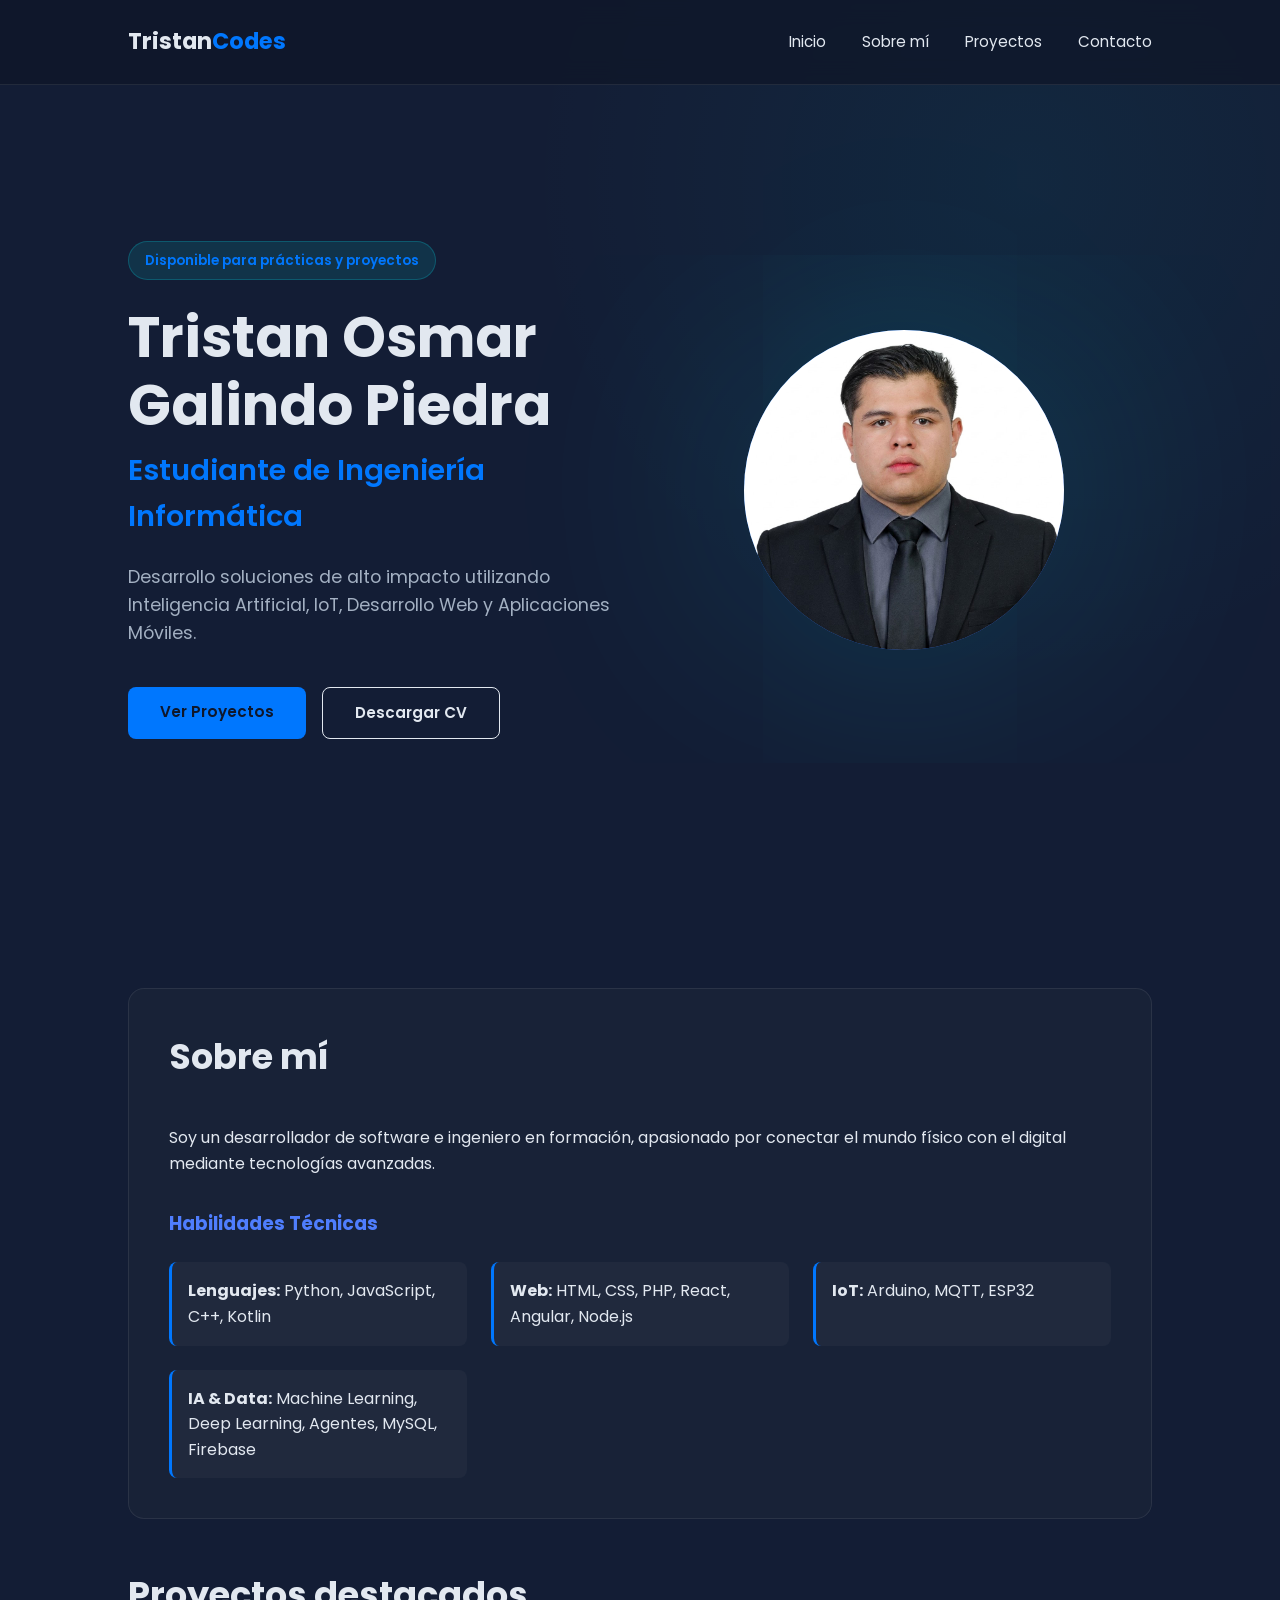
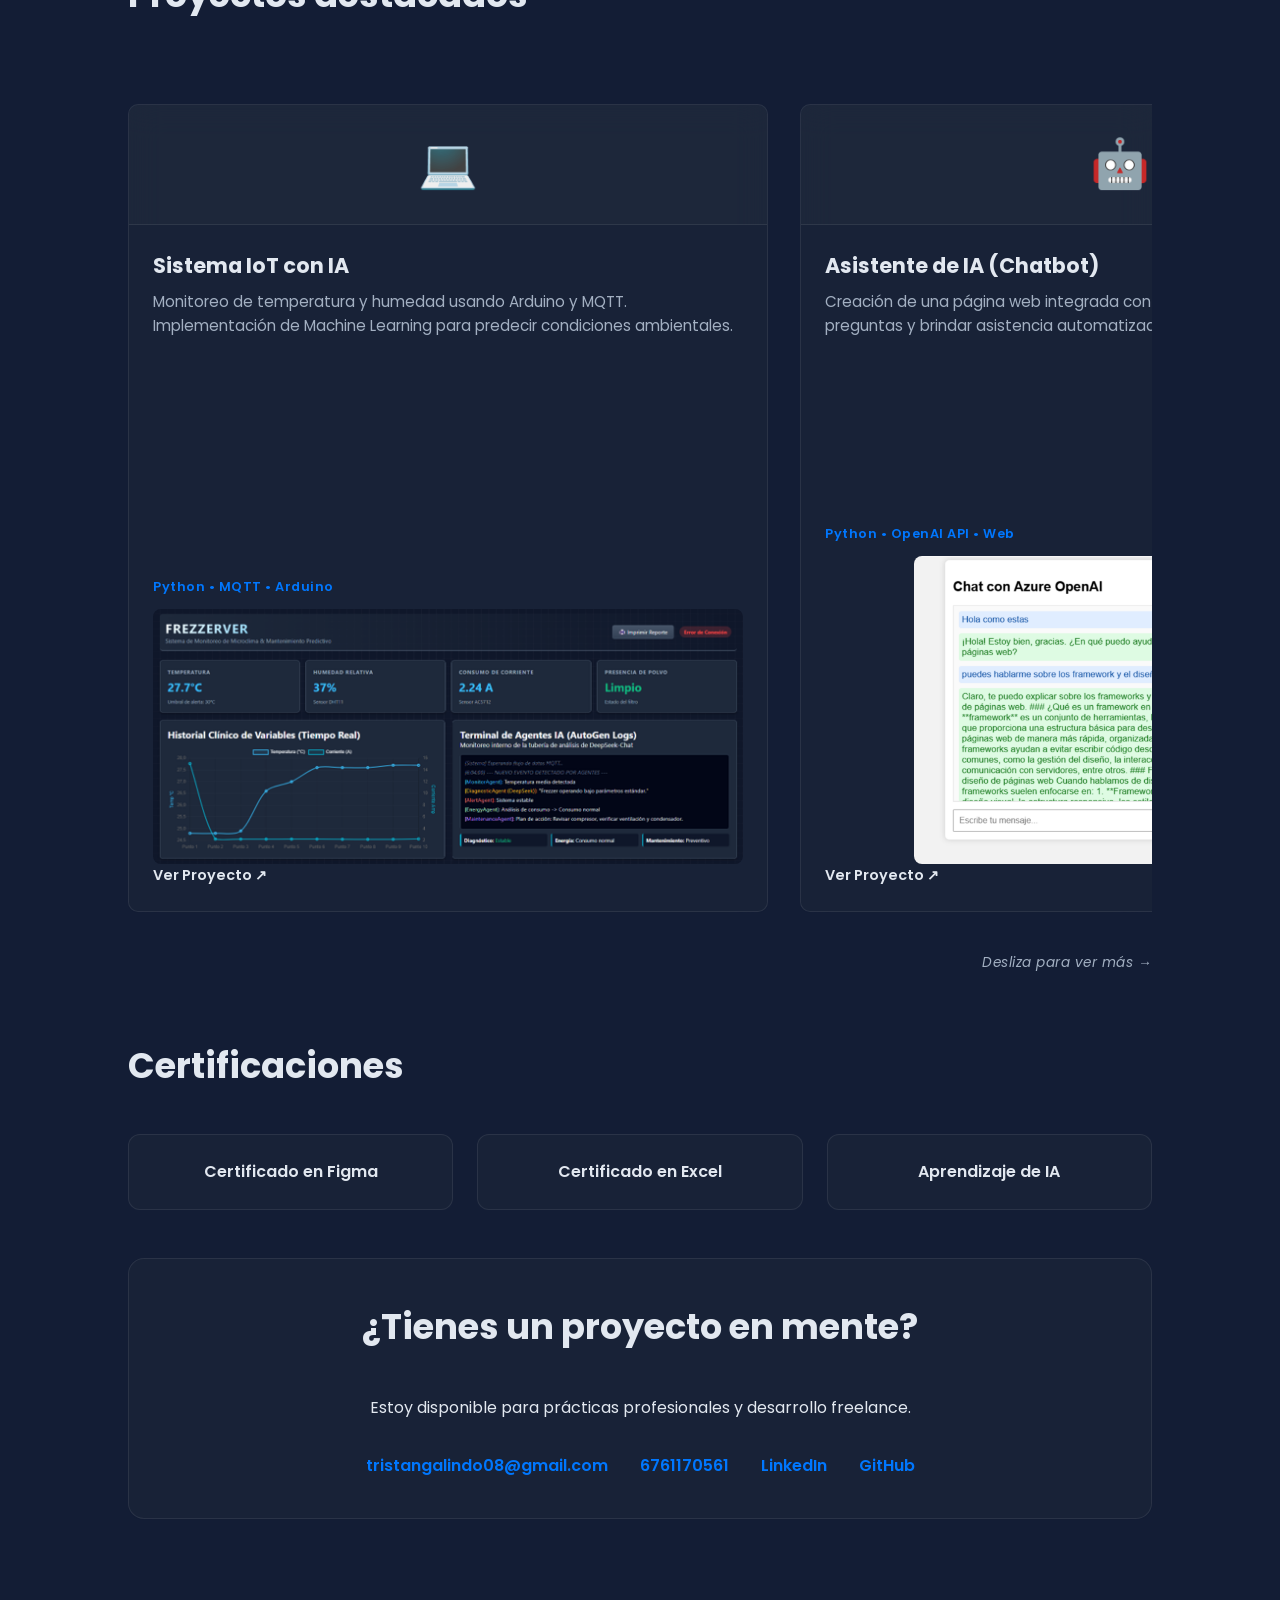
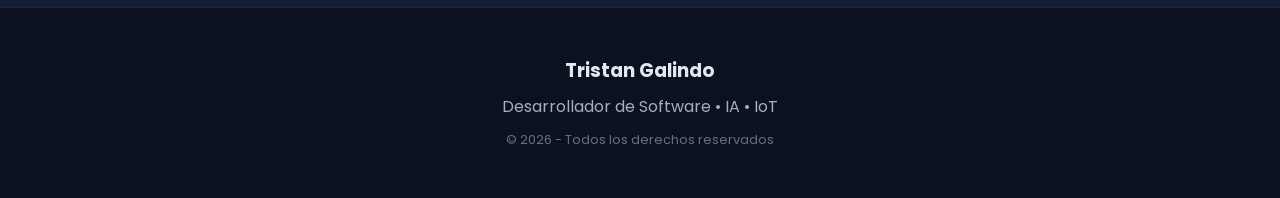
==== Index.html @ 04116cb6 "nuevo implementacion de imagenes" ====
<!DOCTYPE html>
<html lang="es">
<head>
    <meta charset="UTF-8">
    <meta name="viewport" content="width=device-width, initial-scale=1.0">
    <link rel="stylesheet" href="disemo.css">
    <link rel="preconnect" href="https://fonts.googleapis.com">
    <link rel="preconnect" href="https://fonts.gstatic.com" crossorigin>
    <link href="https://fonts.googleapis.com/css2?family=Poppins:wght@300;400;600;700&display=swap" rel="stylesheet">
    <title>Portafolio Tristan</title>
</head>
<body>

    <nav class="navbar">
        <div class="logo">Tristan<span>Codes</span></div>
        <div class="nav-links">
            <a href="#inicio">Inicio</a>
            <a href="#sobre-mi">Sobre mí</a>
            <a href="#proyectos">Proyectos</a>
            <a href="#contacto">Contacto</a>
        </div>
    </nav>

    <header id="inicio" class="hero">
        <div class="hero-container">
            <div class="hero-content">
                <span class="badge">Disponible para prácticas y proyectos</span>
                <h1>Tristan Osmar Galindo Piedra</h1>
                <h2>Estudiante de Ingeniería Informática</h2>
                <p>Desarrollo soluciones de alto impacto utilizando Inteligencia Artificial, IoT, Desarrollo Web y Aplicaciones Móviles.</p>
                <div class="buttons">
                    <a href="#proyectos" class="btn btn-primary">Ver Proyectos</a>
                    <a href="Curriculum Vitae TristanOsmarGalindoPiedra.pdf" class="btn btn-secondary" download>Descargar CV</a>
                </div>
            </div>
            <div class="hero-image-profile">
                <div class="profile-circle">
                    <img src="perfil.jpeg" style="width: 100%; height: 100%; border-radius: 50%;" alt="Foto de perfil">
                </div>
            </div>
        </div>
    </header>

    <main class="main-content">
        
        <section id="sobre-mi" class="about-section">
            <div class="glass-card">
                <h2>Sobre mí</h2>
                <p>Soy un desarrollador de software e ingeniero en formación, apasionado por conectar el mundo físico con el digital mediante tecnologías avanzadas.</p>
                
                <h3 style="margin-top: 2rem; color: var(--color-secundario);">Habilidades Técnicas</h3>
                <div class="skills-grid">
                    <div class="skill-item"><strong>Lenguajes:</strong> Python, JavaScript, C++, Kotlin</div>
                    <div class="skill-item"><strong>Web:</strong> HTML, CSS, PHP, React, Angular, Node.js</div>
                    <div class="skill-item"><strong>IoT:</strong> Arduino, MQTT, ESP32</div>
                    <div class="skill-item"><strong>IA & Data:</strong> Machine Learning, Deep Learning, Agentes, MySQL, Firebase</div>
                </div>
            </div>
        </section>

       <section id="proyectos" class="projects-section">
            <h2>Proyectos destacados</h2>
            
            <div class="carousel-container">
                <div class="projects-carousel">
                    
                    <div class="project-card">
                        <div class="project-img">💻</div>
                        <div class="project-info">
                            <h3>Sistema IoT con IA</h3>
                            <p>Monitoreo de temperatura y humedad usando Arduino y MQTT. Implementación de Machine Learning para predecir condiciones ambientales.</p>
                            <div class="tech">Python • MQTT • Arduino</div>
                            <img src="Pag_Frezzerver.png" alt="Imagen del proyecto IoT" style="width: 100%; margin-top: 10px; border-radius: 8px;">
                            <a href="https://github.com/Tris25Prro/Frezzerver1" class="project-link" target="_blank" rel="noopener noreferrer">Ver Proyecto ↗</a>
                        </div>
                    </div>

                    <div class="project-card">
                        <div class="project-img">🤖</div>
                        <div class="project-info">
                            <h3>Asistente de IA (Chatbot)</h3>
                            <p>Creación de una página web integrada con la API de OpenAI para responder preguntas y brindar asistencia automatizada en tiempo real.</p>
                            <div class="tech">Python • OpenAI API • Web</div>
                            <img src="chatdeIA.png" alt="Imagen del proyecto IA" style="width: 65%; margin-top: 10px; margin-left: 15%; border-radius: 8px;">
                            <a href="https://github.com/Tris25Prro/Chat_IA_TristanGalindo" class="project-link" target="_blank" rel="noopener noreferrer">Ver Proyecto ↗</a>
                        </div>
                    </div>

                    <div class="project-card">
                        <div class="project-img">📱</div>
                        <div class="project-info">
                            <h3>Agenda de Contactos</h3>
                            <p>Aplicación móvil con sistema de autenticación, registro de usuarios y almacenamiento local optimizado mediante SQLite.</p>
                            <div class="tech">Android Studio • Kotlin • SQLite</div>
                            <img src="gestion de contactoa.png" alt="Imagen del proyecto IA" style="width: 35%; margin: 0 auto; border-radius: 8px;">
                            <a href="https://github.com/angeldominguezlopez3-blip/PracticaFinal-Contactos" class="project-link" target="_blank" rel="noopener noreferrer">Ver Proyecto ↗</a>
                        </div>
                    </div>

                    <div class="project-card">
                        <div class="project-img">🎮</div>
                        <div class="project-info">
                            <h3>Arduino Space Shooter</h3>
                            <p>Videojuego desarrollado en Pygame controlado mediante un control físico Arduino a través de comunicación serial interactiva.</p>
                            <div class="tech">Arduino • Python • Pygame</div>
                            <img src="videogame.png" alt="Imagen del proyecto IA" style="width: 100%; margin-top: 10px; border-radius: 8px;">
                            <a href="https://github.com/Tris25Prro/videospace" class="project-link" target="_blank" rel="noopener noreferrer">Ver Proyecto ↗</a>
                        </div>
                    </div>

                </div>
                
                <div class="carousel-indicator">Desliza para ver más →</div>
            </div>
        </section>

        <section class="certificates-section">
            <h2>Certificaciones</h2>
            <div class="certificates-grid">
                <div class="cert-card">Certificado en Figma</div>
                <div class="cert-card">Certificado en Excel</div>
                <div class="cert-card">Aprendizaje de IA</div>
            </div>
        </section>

        <section id="contacto" class="contact-section">
            <div class="glass-card text-center">
                <h2>¿Tienes un proyecto en mente?</h2>
                <p>Estoy disponible para prácticas profesionales y desarrollo freelance.</p>
                <div class="contact-links">
                    <a href="mailto:tristangalindo08@gmail.com">tristangalindo08@gmail.com</a>
                    <a href="tel:6761170561">6761170561</a>
                    <a href="https://www.linkedin.com/in/galindo-piedra-tristan-4494673a3/" target="_blank">LinkedIn</a>
                    <a href="https://github.com/Tris25Prro" target="_blank">GitHub</a>
                </div>
            </div>
        </section>
    </main>

    <footer>
        <h3>Tristan Galindo</h3>
        <p>Desarrollador de Software • IA • IoT</p>
        <p style="font-size: 0.8rem; opacity: 0.6; margin-top: 10px;">&copy; 2026 - Todos los derechos reservados</p>
    </footer>

    <script>
        const carousel = document.querySelector('.projects-carousel');
        let isHovered = false;
        let scrollInterval;

        // Función para avanzar el carrusel
        function startAutoScroll() {
            scrollInterval = setInterval(() => {
                if (!isHovered) {
                    // Si llega al final del scroll, regresa al inicio
                    if (carousel.scrollLeft + carousel.offsetWidth >= carousel.scrollWidth - 10) {
                        carousel.scrollTo({ left: 0, behavior: 'smooth' });
                    } else {
                        // Avanza el ancho de una tarjeta + el gap (aprox 380px)
                        carousel.scrollBy({ left: 385, behavior: 'smooth' });
                    }
                }
            }, 3000); // Cambia cada 3000 milisegundos (3 segundos)
        }

        // Detener el avance automático si el usuario pasa el mouse por encima o toca la pantalla
        carousel.addEventListener('mouseenter', () => isHovered = true);
        carousel.addEventListener('mouseleave', () => isHovered = false);
        carousel.addEventListener('touchstart', () => isHovered = true);
        carousel.addEventListener('touchend', () => {
            // Espera un momento después de que dejen de tocar para reanudar
            setTimeout(() => isHovered = false, 2000);
        });

        // Iniciar el carrusel
        startAutoScroll();
    </script>
</body>
</html>
---- disemo.css ----
/* --- VARIABLES Y CONFIGURACIÓN GLOBAL --- */
:root {
    --color-background: #131d35;
    --color-surface-glass: rgba(30, 41, 59, 0.5);
    --color-border-glass: rgba(255, 255, 255, 0.08);
    --color-primario: #0077fe; /* Cian brillante */
    --color-secundario: #4f7efe; /* Azul moderno */
    --color-texto: #e2e8f0;
    --color-texto-muted: #a3b0c2;
    --font-default: 'Poppins', sans-serif;
}

* {
    margin: 0;
    padding: 0;
    box-sizing: border-box;
}

html {
    scroll-behavior: smooth; /* Scroll Suave pedido */
}

body {
    background-color: var(--color-background);
    color: var(--color-texto);
    font-family: var(--font-default);
    line-height: 1.6;
    overflow-x: hidden;
}

/* --- NAVEGACIÓN --- */
.navbar {
    display: flex;
    justify-content: space-between;
    align-items: center;
    padding: 1.5rem 10%;
    position: fixed;
    width: 100%;
    top: 0;
    z-index: 100;
    background: rgba(15, 23, 42, 0.8);
    backdrop-filter: blur(12px);
    border-bottom: 1px solid var(--color-border-glass);
}

.navbar .logo {
    font-size: 1.4rem;
    font-weight: 700;
}

.navbar .logo span {
    color: var(--color-primario);
}

.navbar .nav-links a {
    color: var(--color-texto);
    text-decoration: none;
    margin-left: 2rem;
    font-size: 0.95rem;
    transition: color 0.3s;
}

.navbar .nav-links a:hover {
    color: var(--color-primario);
}

/* --- HERO SECTION --- */
.hero {
    min-height: 100vh;
    display: flex;
    align-items: center;
    padding: 0 10%;
    padding-top: 80px;
    background: radial-gradient(circle at 80% 20%, rgba(0, 242, 254, 0.05), transparent 40%);
}

.hero-container {
    display: grid;
    grid-template-columns: 1fr 1fr;
    gap: 2rem;
    align-items: center;
    width: 100%;
}

.hero-content h1 {
    font-size: 3.5rem;
    font-weight: 700;
    line-height: 1.2;
    margin-bottom: 0.5rem;
}

.hero-content h2 {
    font-size: 1.8rem;
    color: var(--color-primario);
    font-weight: 600;
    margin-bottom: 1.5rem;
}

.hero-content p {
    color: var(--color-texto-muted);
    font-size: 1.1rem;
    margin-bottom: 2.5rem;
    max-width: 500px;
}

.badge {
    background: rgba(0, 242, 254, 0.1);
    color: var(--color-primario);
    padding: 0.5rem 1rem;
    border-radius: 50px;
    font-size: 0.85rem;
    font-weight: 600;
    display: inline-block;
    margin-bottom: 1.5rem;
    border: 1px solid rgba(0, 242, 254, 0.2);
}

/* Botones */
.buttons {
    display: flex;
    gap: 1rem;
}

.btn {
    padding: 0.8rem 2rem;
    border-radius: 8px;
    text-decoration: none;
    font-weight: 600;
    font-size: 0.95rem;
    transition: all 0.3s ease;
}

.btn-primary {
    background: var(--color-primario);
    color: #0f172a;
}

.btn-primary:hover {
    transform: translateY(-3px);
    box-shadow: 0 10px 20px rgba(0, 242, 254, 0.3);
}

.btn-secondary {
    border: 1px solid var(--color-texto);
    color: var(--color-texto);
}

.btn-secondary:hover {
    background: rgba(255, 255, 255, 0.1);
    transform: translateY(-3px);
}

/* Círculo estético derecho */
.hero-image-profile {
    display: flex;
    justify-content: center;
    align-items: center;
}

.profile-circle {
    width: 320px;
    height: 320px;
    border-radius: 50%;
    background: linear-gradient(135deg, var(--color-primario), var(--color-secundario));
    position: relative;
    box-shadow: 0 0 780px rgba(0, 242, 254, 0.2);
    animation: floating 6s ease-in-out infinite;
}

/* --- EFECTO GLASSMORPHISM GENERAL --- */
.glass-card {
    background: var(--color-surface-glass);
    backdrop-filter: blur(12px);
    -webkit-backdrop-filter: blur(12px);
    border: 1px solid var(--color-border-glass);
    border-radius: 16px;
    padding: 2.5rem;
}

/* --- CONTENIDO PRINCIPAL --- */
.main-content {
    padding: 4rem 10%;
}

section {
    padding: 1.5rem 0;
}

section h2 {
    font-size: 2.2rem;
    margin-bottom: 2.5rem;
    position: relative;
}

/* Habilidades Grid */
.skills-grid {
    display: grid;
    grid-template-columns: repeat(auto-fit, minmax(250px, 1fr));
    gap: 1.5rem;
    margin-top: 1.5rem;
}

.skill-item {
    background: rgba(255, 255, 255, 0.03);
    padding: 1rem;
    border-radius: 8px;
    border-left: 3px solid var(--color-primario);
}

/* --- SECCIÓN PROYECTOS (TARJETAS GLASS) --- */
/* --- NUEVA SECCIÓN DE PROYECTOS (CARRUSEL CSS) --- */
.carousel-container {
    position: relative;
    width: 100%;
    padding: 1rem 0;
}


.projects-carousel {
    display: flex;
    gap: 2rem;
    overflow-x: auto; /* Permite el deslizamiento horizontal */
    scroll-behavior: smooth;
    padding: 1.5rem 0.5rem;
    scroll-snap-type: x mandatory;    /* Propiedades de scroll-snap para un deslizamiento fluido y magnético */
    scrollbar-width: thin; /* Barra de scroll sutil en Firefox */
    scrollbar-color: var(--color-primario) transparent;
}

/* Ocultar barra de scroll aburrida en Chrome, Safari y Edge para mantener la estética limpia */
.projects-carousel::-webkit-scrollbar {
    height: 6px;
}
.projects-carousel::-webkit-scrollbar-track {
    background: transparent;
}
.projects-carousel::-webkit-scrollbar-thumb {
    background: rgba(0, 242, 254, 0.2);
    border-radius: 10px;
}
.projects-carousel::-webkit-scrollbar-thumb:hover {
    background: var(--color-primario);
}

.project-card {
    flex: 0 0 640px; /* Evita que las tarjetas se encojan; cada una medirá 350px */
    scroll-snap-align: start; /* Engancha la tarjeta al inicio al deslizar */
    background: var(--color-surface-glass);
    backdrop-filter: blur(16px);
    -webkit-backdrop-filter: blur(16px);
    border: 1px solid var(--color-border-glass);
    border-radius: 10px;
    overflow: hidden;
    display: flex;
    flex-direction: column;
    transition: all 0.4s cubic-bezier(0.16, 1, 0.3, 1);
}

.project-img {
    height: 120px;
    background: rgba(255, 255, 255, 0.02);
    display: flex;
    align-items: center;
    justify-content: center;
    font-size: 3rem;
    border-bottom: 1px solid var(--color-border-glass);
}

.project-info {
    padding: 1.5rem;
    display: flex;
    flex-direction: column;
    flex-grow: 1;
}

.project-info h3 {
    font-size: 1.3rem;
    margin-bottom: 0.5rem;
}

.project-info p {
    color: var(--color-texto-muted);
    font-size: 0.95rem;
    margin-bottom: 1.5rem;
    flex-grow: 1;
}

.tech {
    font-size: 0.8rem;
    color: var(--color-primario);
    font-weight: 600;
    margin-bottom: 1rem;
    letter-spacing: 0.5px;
}

.project-link {
    color: var(--color-texto);
    text-decoration: none;
    font-size: 0.9rem;
    font-weight: 600;
    transition: color 0.2s;
    align-self: flex-start;
}

/* Efecto Hover */
.project-card:hover {
    transform: translateY(-8px);
    border-color: rgba(0, 242, 254, 0.4);
    box-shadow: 0 15px 30px rgba(0, 0, 0, 0.4), 0 0 20px rgba(0, 242, 254, 0.1);
}

.project-card:hover .project-link {
    color: var(--color-primario);
}

/* Indicador de Deslizamiento */
.carousel-indicator {
    text-align: right;
    font-size: 0.85rem;
    color: var(--color-texto-muted);
    margin-top: 1rem;
    font-style: italic;
    letter-spacing: 0.5px;
    animation: pulse 2s infinite;
}

@keyframes pulse {
    0%, 100% { opacity: 0.5; }
    50% { opacity: 1; }
}

/* --- AJUSTE RESPONSIVE (MÓVILES) --- */
@media (max-width: 768px) {
    .project-card {
        flex: 0 0 85vw; /* En celulares, la tarjeta ocupa casi todo el ancho de la pantalla */
    }
    .carousel-indicator {
        text-align: center;
    }
}

.project-img {
    height: 120px;
    background: rgba(255, 255, 255, 0.02);
    display: flex;
    align-items: center;
    justify-content: center;
    font-size: 3rem;
    border-bottom: 1px solid var(--color-border-glass);
}

.project-info {
    padding: 1.5rem;
    display: flex;
    flex-direction: column;
    flex-grow: 1;
}

.project-info h3 {
    font-size: 1.3rem;
    margin-bottom: 0.5rem;
}

.project-info p {
    color: var(--color-texto-muted);
    font-size: 0.95rem;
    margin-bottom: 1.5rem;
    flex-grow: 1;
}

.tech {
    font-size: 0.8rem;
    color: var(--color-primario);
    font-weight: 600;
    margin-bottom: 0.1rem;
    letter-spacing: 0.5px;
}

.project-link {
    color: var(--color-texto);
    text-decoration: none;
    font-size: 0.9rem;
    font-weight: 600;
    transition: color 0.2s;
    align-self: flex-start;
}

/* Efecto Hover en proyectos pedido */
.project-card:hover {
    transform: translateY(-8px);
    border-color: rgba(0, 242, 254, 0.3);
    box-shadow: 0 15px 30px rgba(0, 0, 0, 0.3), 0 0 20px rgba(0, 242, 254, 0.05);
}

.project-card:hover .project-link {
    color: var(--color-primario);
}

/* --- CERTIFICADOS --- */
.certificates-grid {
    display: grid;
    grid-template-columns: repeat(auto-fit, minmax(200px, 1fr));
    gap: 1.5rem;
}

.cert-card {
    background: var(--color-surface-glass);
    border: 1px solid var(--color-border-glass);
    padding: 1.5rem;
    border-radius: 12px;
    text-align: center;
    font-weight: 600;
}

/* --- CONTACTO --- */
.contact-section .contact-links {
    display: flex;
    justify-content: center;
    gap: 2rem;
    margin-top: 2rem;
    flex-wrap: wrap;
}

.contact-section a {
    color: var(--color-primario);
    text-decoration: none;
    font-weight: 600;
    transition: opacity 0.2s;
}

.contact-section a:hover {
    text-decoration: underline;
}

.text-center { text-align: center; }

/* --- FOOTER --- */
footer {
    border-top: 1px solid var(--color-border-glass);
    padding: 3rem 10%;
    text-align: center;
    background: #0b111e;
    color: var(--color-texto-muted);
}

footer h3 {
    color: var(--color-texto);
    margin-bottom: 0.5rem;
}

/* --- ANIMACIÓN FLOTANTE (HERO) --- */
@keyframes floating {
    0% { transform: translateY(0px); }
    50% { transform: translateY(-15px); }
    100% { transform: translateY(0px); }
}

/* --- RESPONSIVE PARA CELULAR --- */
@media (max-width: 768px) {
    .navbar {
        padding: 1rem 5%;
    }
    .navbar .nav-links {
        display: none; /* Simplificado para móviles */
    }
    .hero {
        padding: 0 5%;
        padding-top: 100px;
    }
    .hero-container {
        grid-template-columns: 1fr;
        text-align: center;
    }
    .hero-content h1 {
        font-size: 2.5rem;
    }
    .hero-content p {
        margin: 0 auto 2rem auto;
    }
    .buttons {
        justify-content: center;
    }
    .profile-circle {
        width: 200px;
        height: 200px;
        margin-top: 2rem;
    }
    .main-content {
        padding: 2rem 5%;
    }
    section {
        padding: 3rem 0;
    }
}
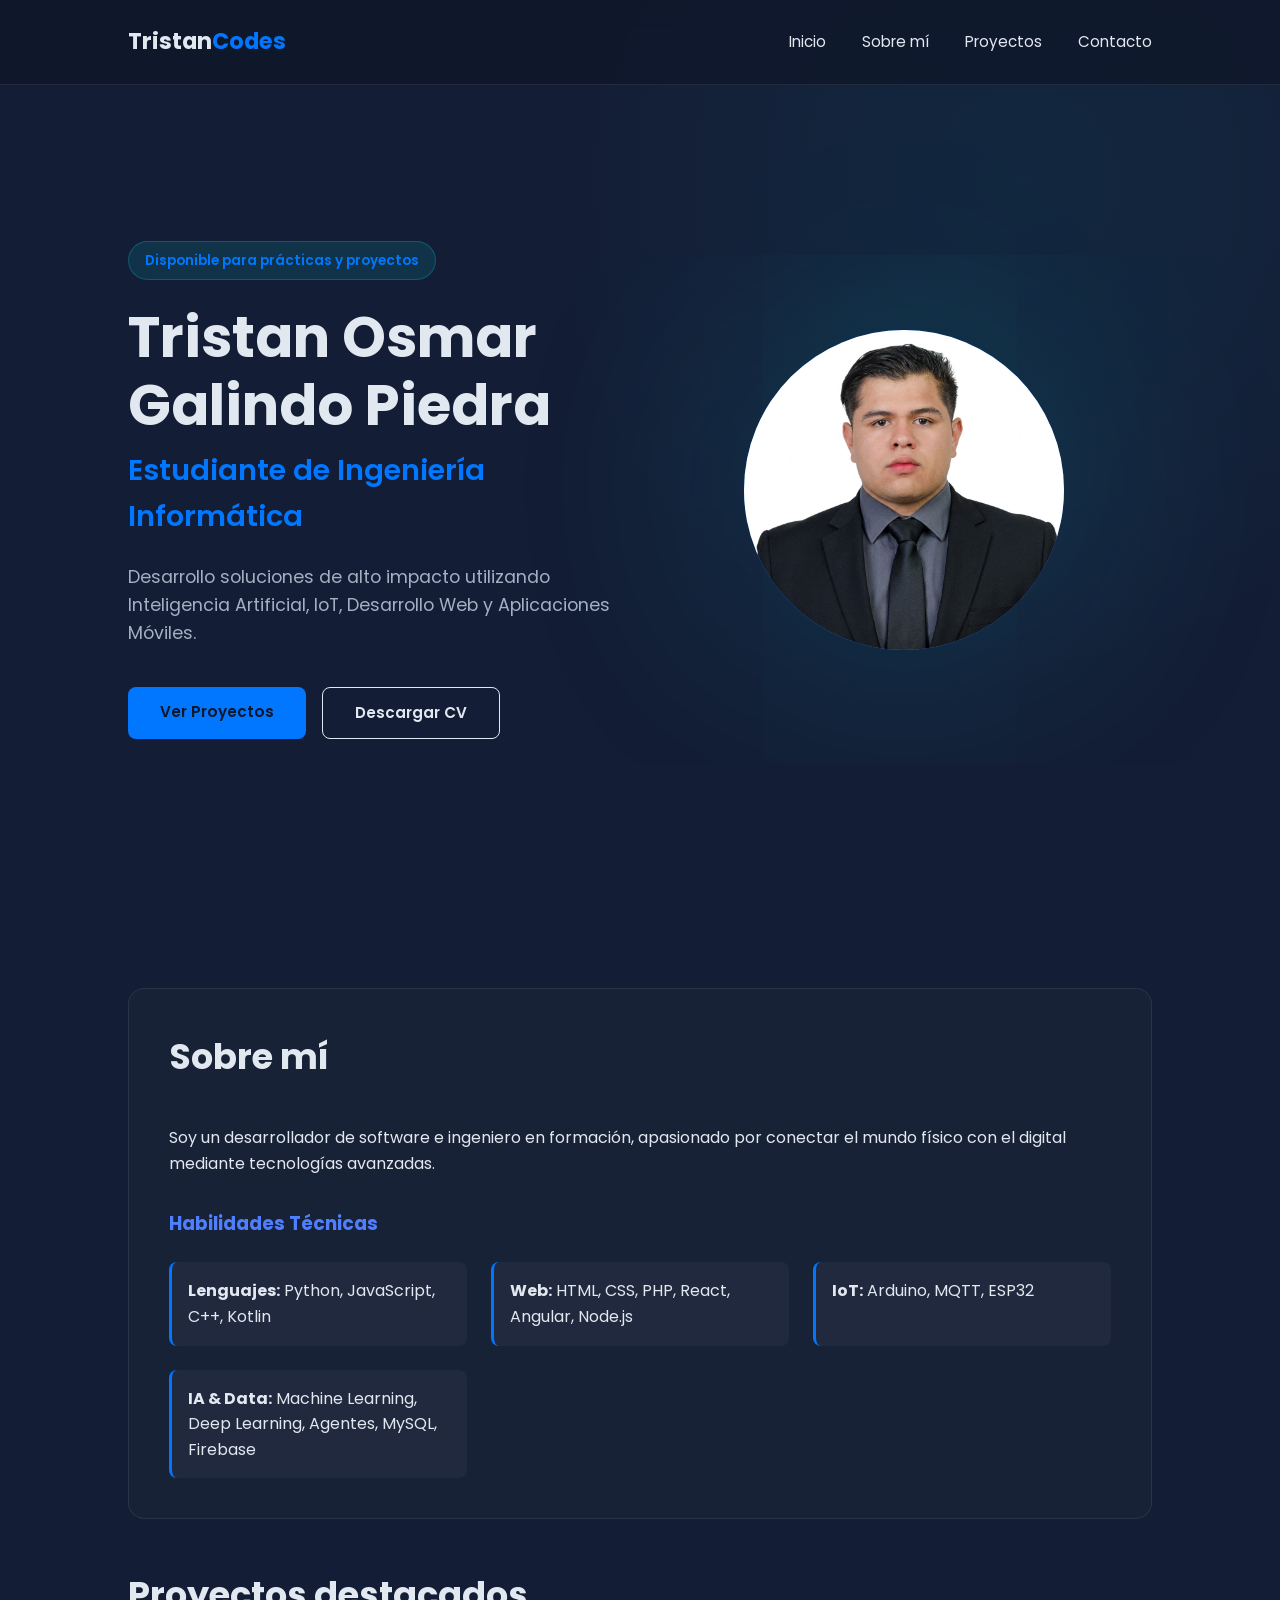
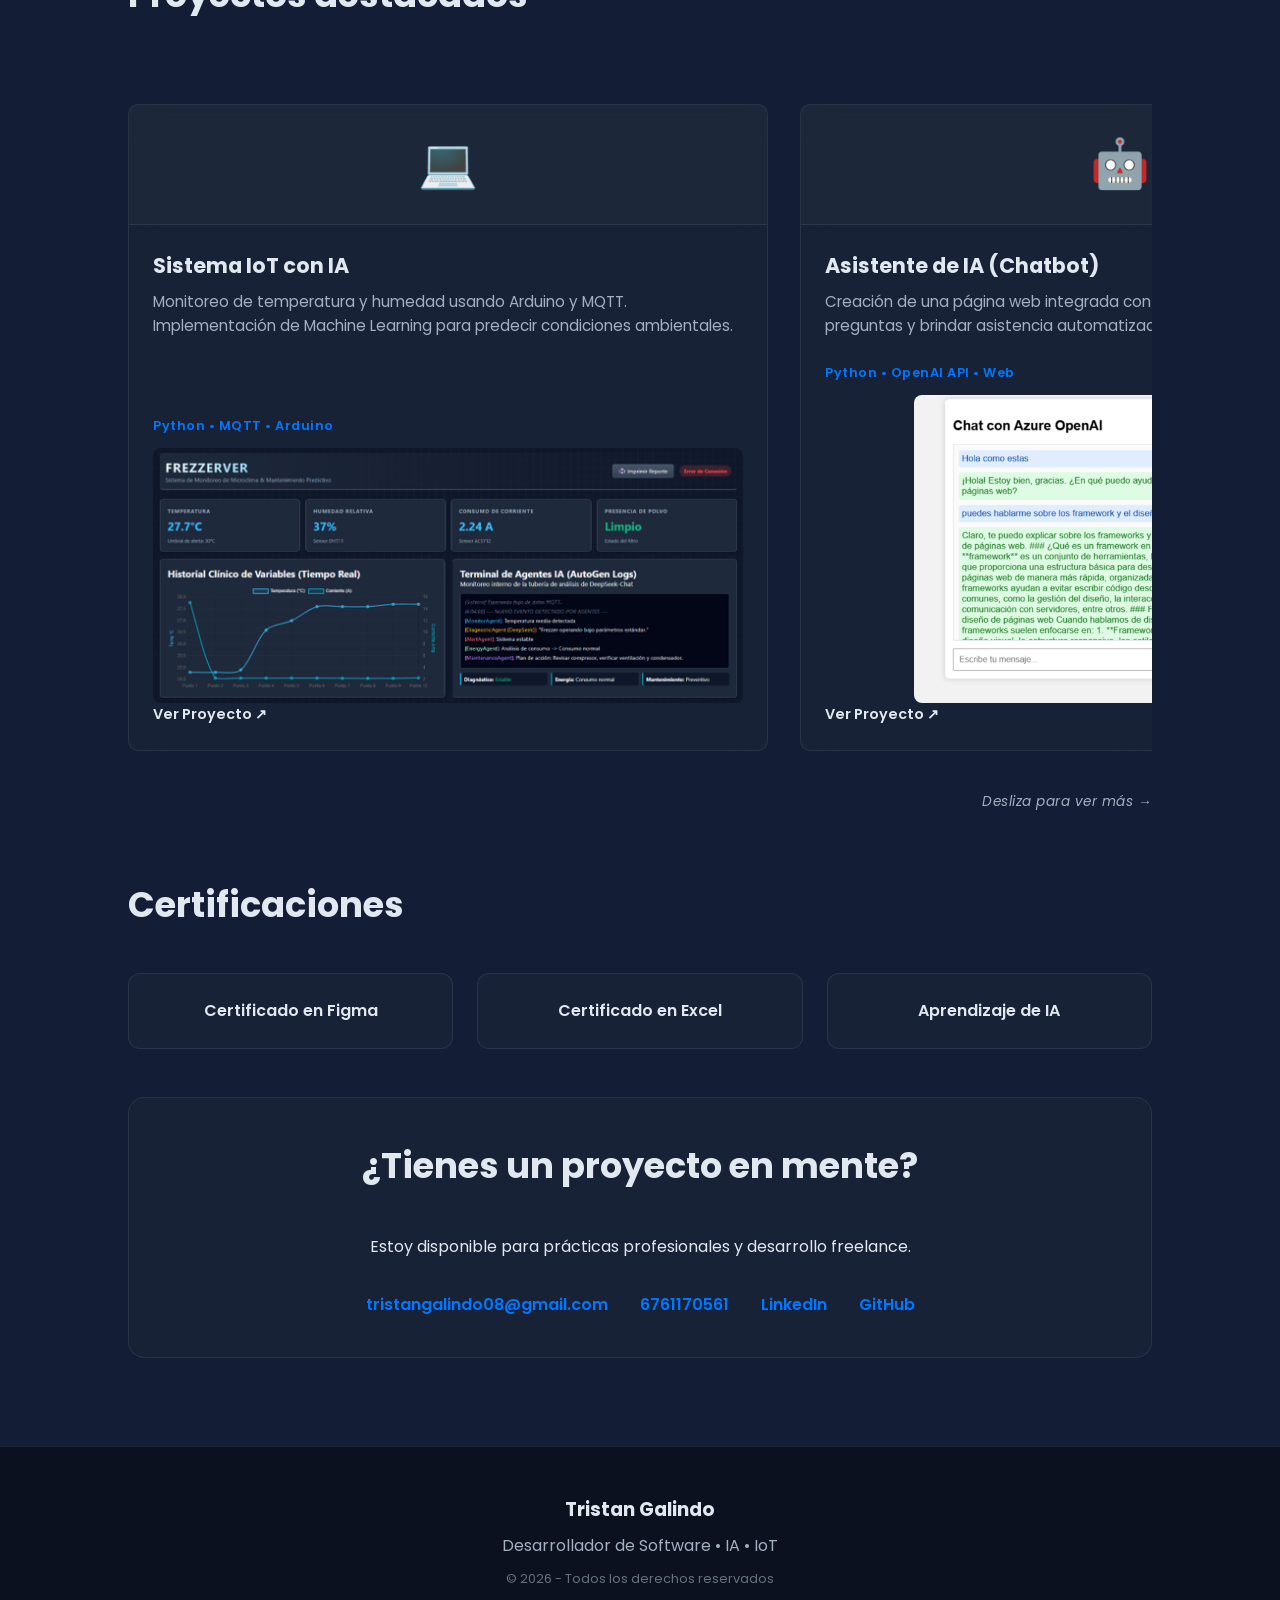
==== commit 74a46430: "mejora de imagenes" ====
--- a/Index.html
+++ b/Index.html
@@ -103,7 +103,7 @@
                             <h3>Arduino Space Shooter</h3>
                             <p>Videojuego desarrollado en Pygame controlado mediante un control físico Arduino a través de comunicación serial interactiva.</p>
                             <div class="tech">Arduino • Python • Pygame</div>
-                            <img src="videogame.png" alt="Imagen del proyecto IA" style="width: 100%; margin-top: 10px; border-radius: 8px;">
+                            <img src="videogame.png" alt="Imagen del proyecto IA" style="width: 60%; margin: 0 auto; border-radius: 8px;">
                             <a href="https://github.com/Tris25Prro/videospace" class="project-link" target="_blank" rel="noopener noreferrer">Ver Proyecto ↗</a>
                         </div>
                     </div>
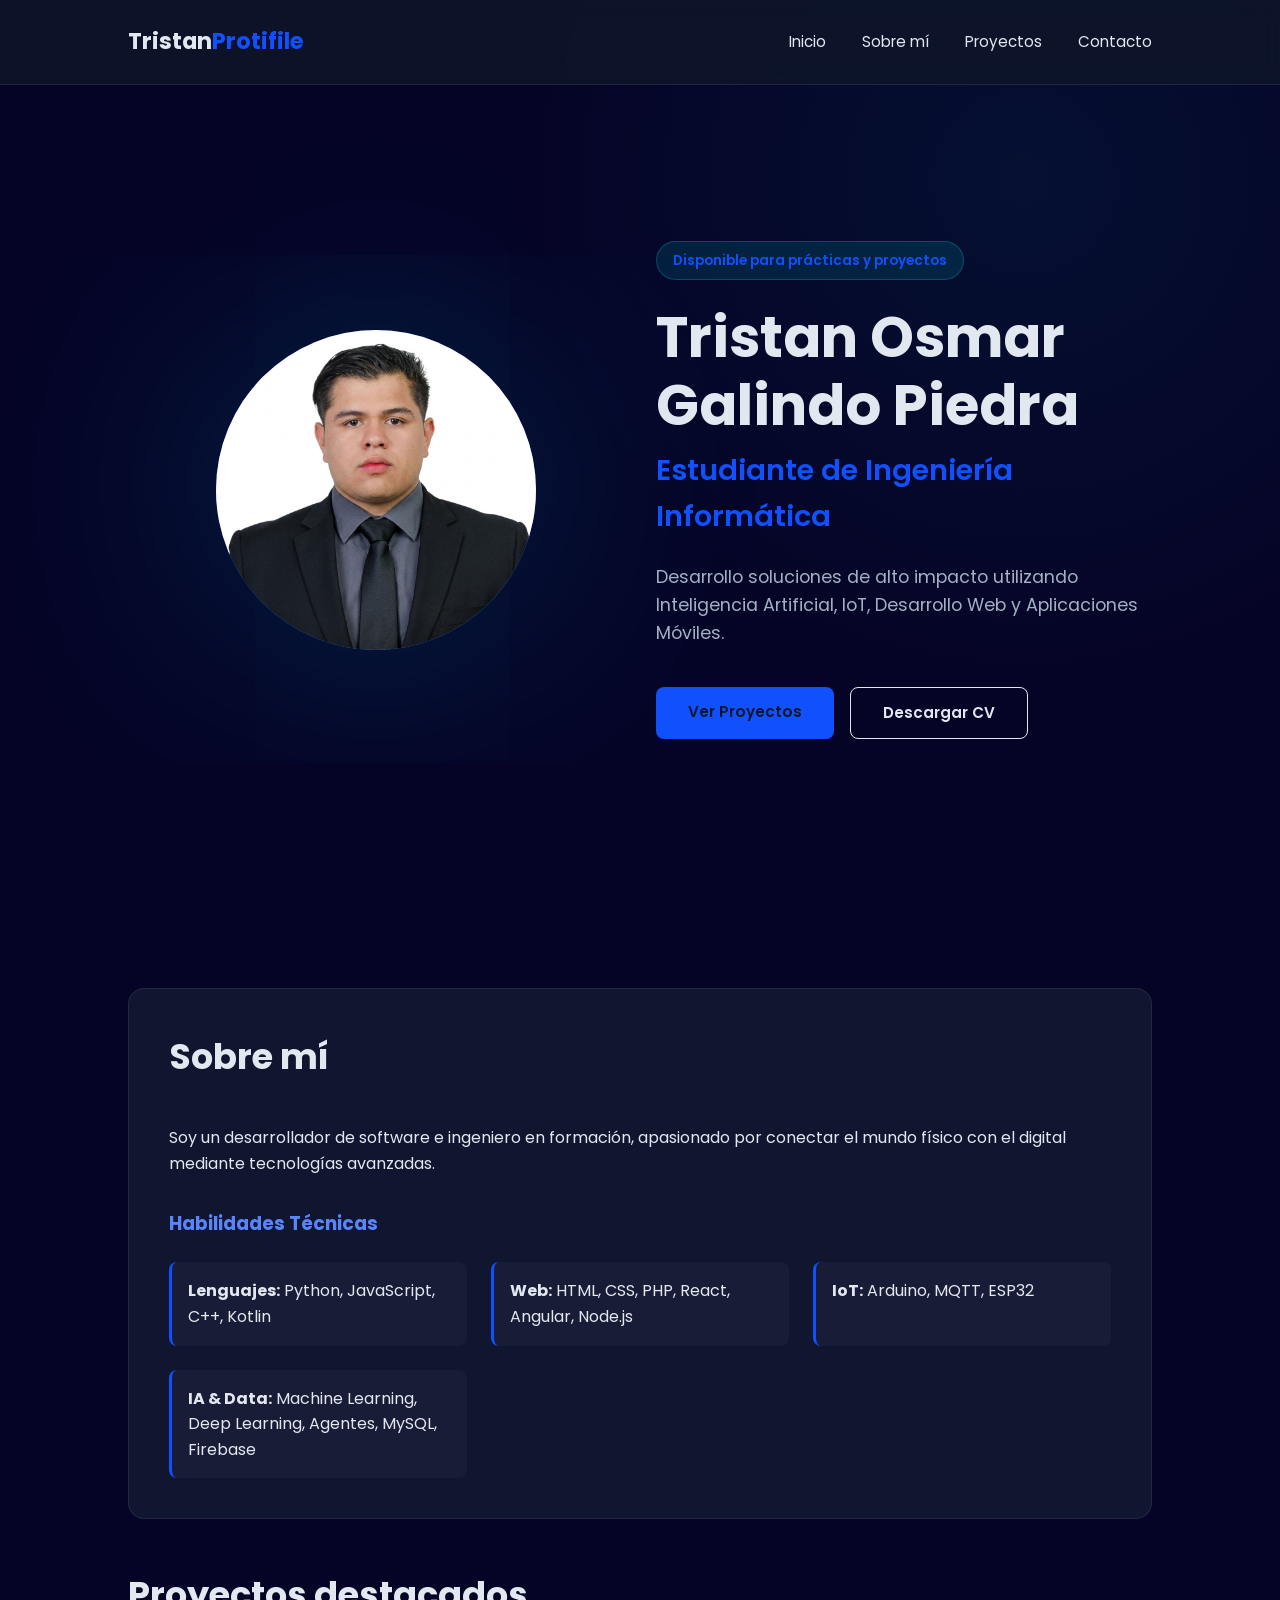
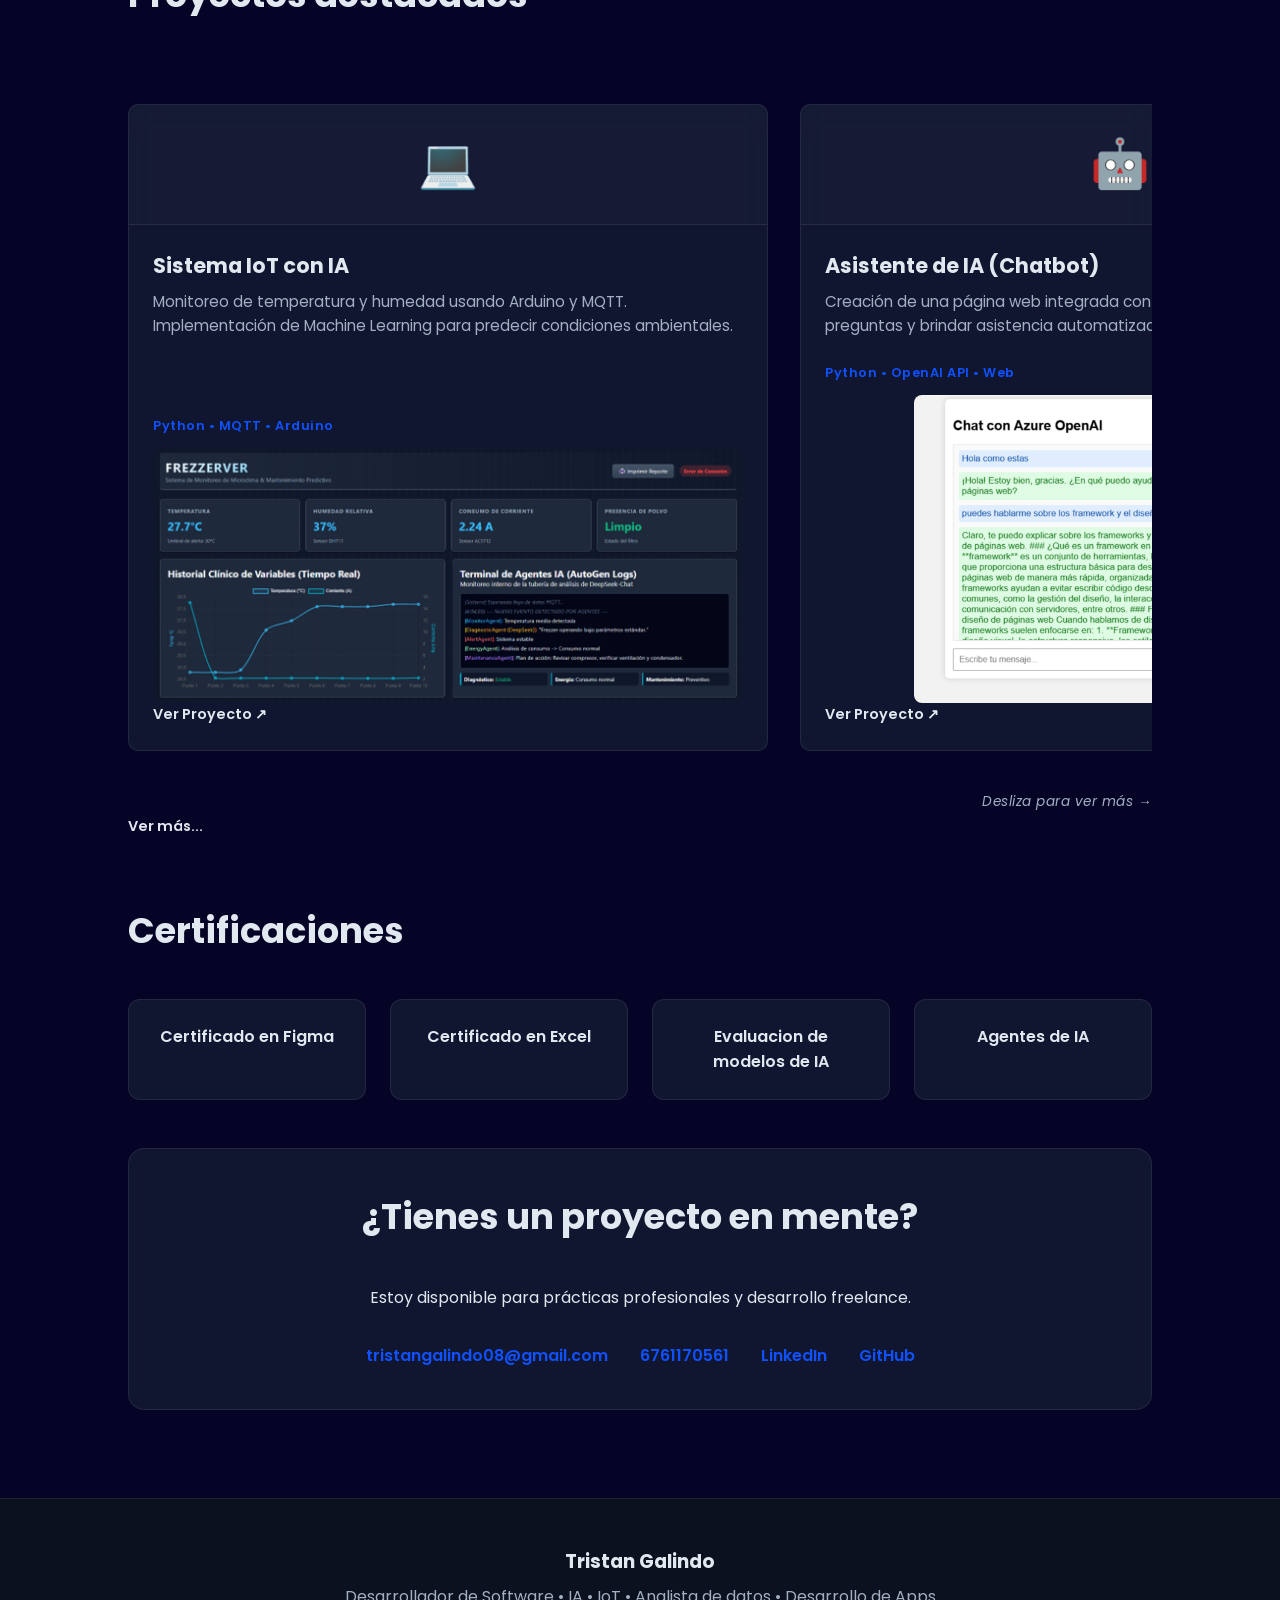
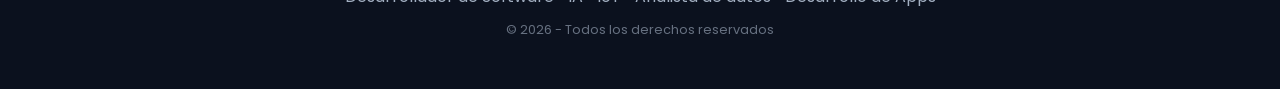
==== commit 4b0c8fce: "actualizar el portafolio" ====
--- a/Index.html
+++ b/Index.html
@@ -12,7 +12,7 @@
 <body>
 
     <nav class="navbar">
-        <div class="logo">Tristan<span>Codes</span></div>
+        <div class="logo">Tristan<span>Protifile</span></div>
         <div class="nav-links">
             <a href="#inicio">Inicio</a>
             <a href="#sobre-mi">Sobre mí</a>
@@ -23,6 +23,11 @@
 
     <header id="inicio" class="hero">
         <div class="hero-container">
+            <div class="hero-image-profile">
+                <div class="profile-circle">
+                    <img src="perfil.jpeg" style="width: 100%; height: 100%; border-radius: 50%;" alt="Foto de perfil">
+                </div>
+            </div>
             <div class="hero-content">
                 <span class="badge">Disponible para prácticas y proyectos</span>
                 <h1>Tristan Osmar Galindo Piedra</h1>
@@ -30,14 +35,10 @@
                 <p>Desarrollo soluciones de alto impacto utilizando Inteligencia Artificial, IoT, Desarrollo Web y Aplicaciones Móviles.</p>
                 <div class="buttons">
                     <a href="#proyectos" class="btn btn-primary">Ver Proyectos</a>
-                    <a href="Curriculum Vitae TristanOsmarGalindoPiedra.pdf" class="btn btn-secondary" download>Descargar CV</a>
+                    <a href="Curriculum Vitae Tristan Osmar Galindo Piedra.pdf" class="btn btn-secondary" download>Descargar CV</a>
                 </div>
             </div>
-            <div class="hero-image-profile">
-                <div class="profile-circle">
-                    <img src="perfil.jpeg" style="width: 100%; height: 100%; border-radius: 50%;" alt="Foto de perfil">
-                </div>
-            </div>
+            
         </div>
     </header>
 
@@ -111,6 +112,7 @@
                 </div>
                 
                 <div class="carousel-indicator">Desliza para ver más →</div>
+                <a href="https://github.com/Tris25Prro" class="project-link" target="_blank" rel="noopener noreferrer">Ver más...</a>
             </div>
         </section>
 
@@ -119,7 +121,8 @@
             <div class="certificates-grid">
                 <div class="cert-card">Certificado en Figma</div>
                 <div class="cert-card">Certificado en Excel</div>
-                <div class="cert-card">Aprendizaje de IA</div>
+                <div class="cert-card">Evaluacion de modelos de IA</div>
+                <div class="cert-card">Agentes de IA</div>
             </div>
         </section>
 
@@ -139,7 +142,7 @@
 
     <footer>
         <h3>Tristan Galindo</h3>
-        <p>Desarrollador de Software • IA • IoT</p>
+        <p>Desarrollador de Software • IA • IoT • Analista de datos • Desarrollo de Apps </p>
         <p style="font-size: 0.8rem; opacity: 0.6; margin-top: 10px;">&copy; 2026 - Todos los derechos reservados</p>
     </footer>
 
--- a/disemo.css
+++ b/disemo.css
@@ -1,10 +1,10 @@
 /* --- VARIABLES Y CONFIGURACIÓN GLOBAL --- */
 :root {
-    --color-background: #131d35;
+    --color-background: #050427;
     --color-surface-glass: rgba(30, 41, 59, 0.5);
     --color-border-glass: rgba(255, 255, 255, 0.08);
-    --color-primario: #0077fe; /* Cian brillante */
-    --color-secundario: #4f7efe; /* Azul moderno */
+    --color-primario: #1150fd; /* Cian brillante */
+    --color-secundario: #5984fa; /* Azul moderno */
     --color-texto: #e2e8f0;
     --color-texto-muted: #a3b0c2;
     --font-default: 'Poppins', sans-serif;
